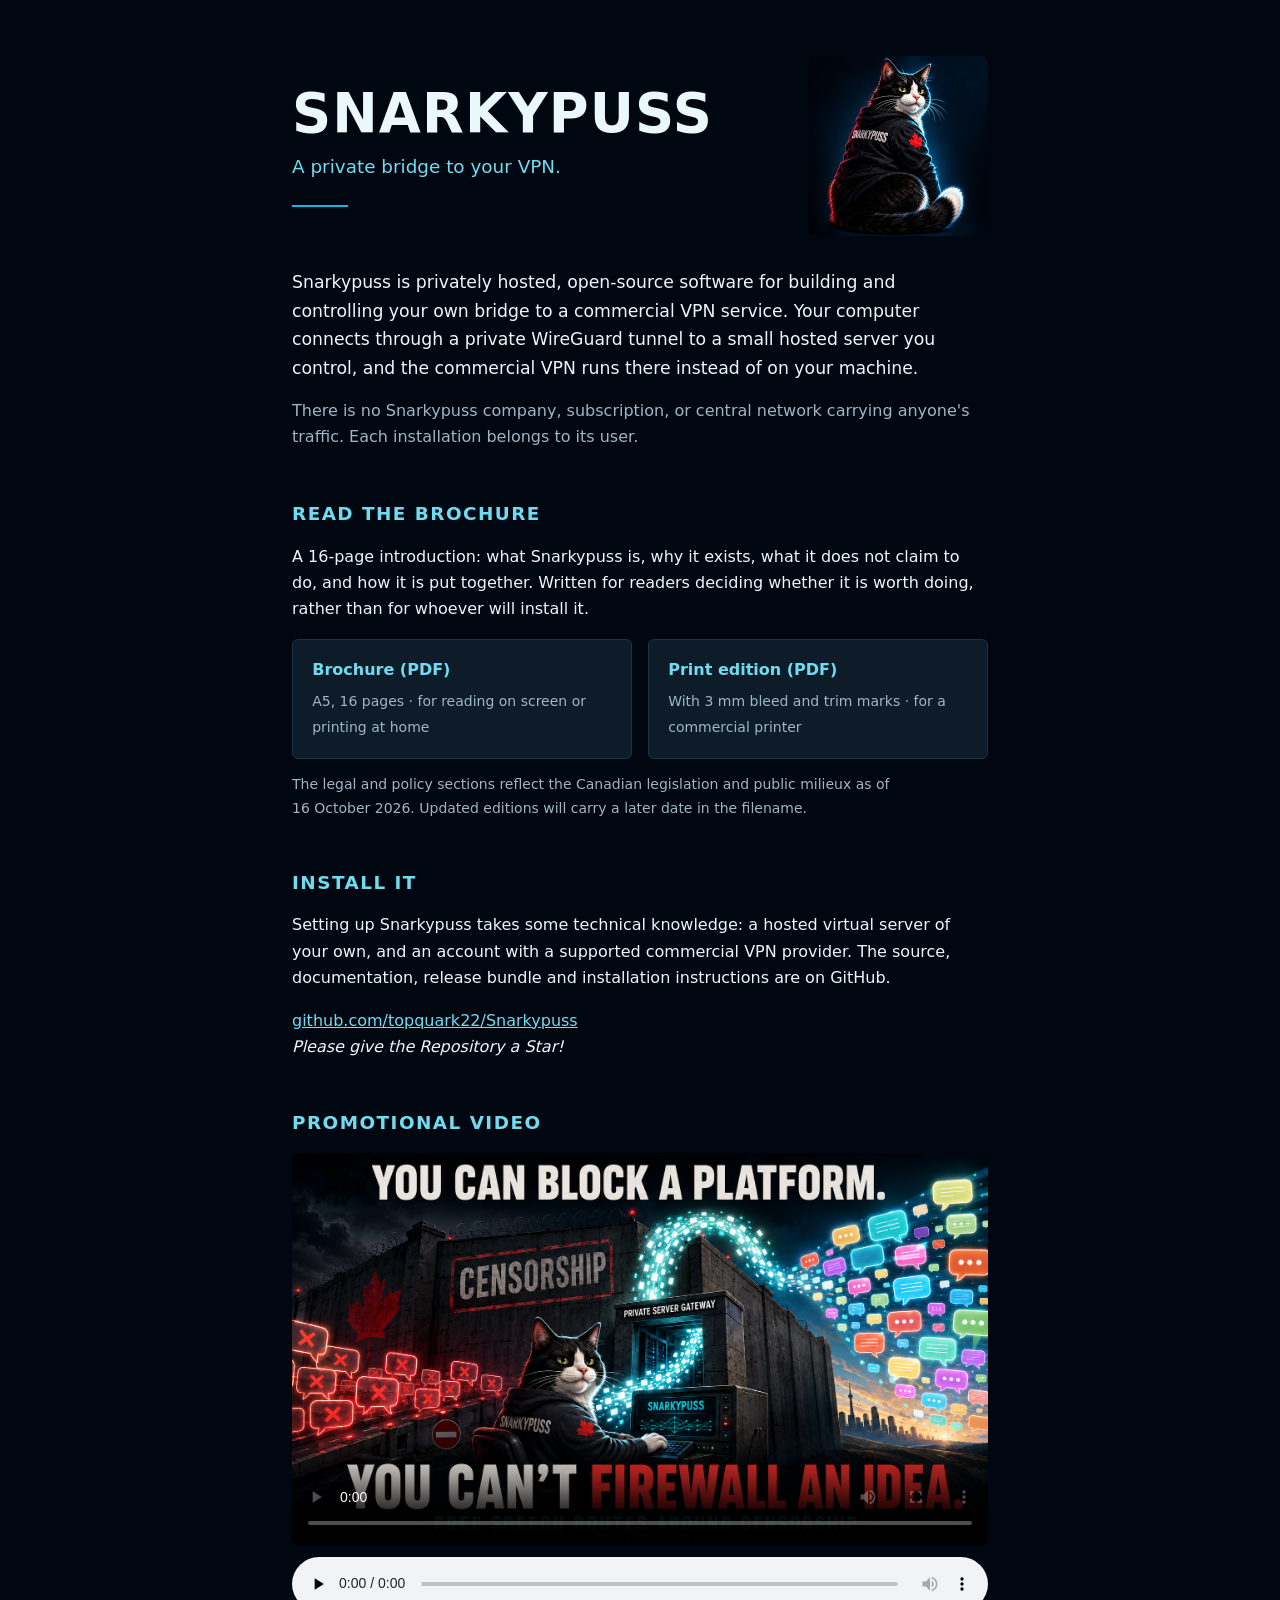
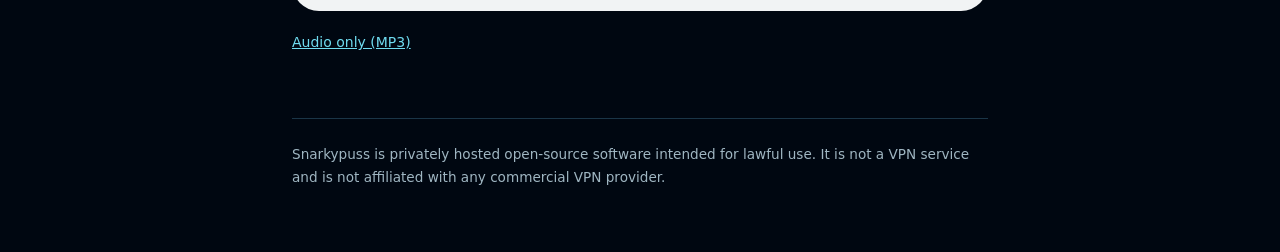
==== index.html @ 9ea74633 "Fix typo in date from 'Octoberr' to 'October'" ====
<!DOCTYPE html>
<html lang="en">
<head>
<meta charset="utf-8">
<meta name="viewport" content="width=device-width, initial-scale=1">
<title>Snarkypuss — A Private Bridge to Your VPN</title>
<meta name="description" content="Snarkypuss is privately hosted, open-source software for building and controlling your own bridge to a commercial VPN service.">

<link rel="icon" href="favicon.svg" type="image/svg+xml">
<link rel="icon" href="favicon.ico" sizes="16x16 32x32 48x48">
<link rel="apple-touch-icon" href="apple-touch-icon.png">
<meta name="theme-color" content="#000711">
<style>
  :root {
    --ink:      #EAF7FB;
    --mute:     #9FB6C2;
    --bg:       #000711;
    --panel:    #0E1C2A;
    --line:     #1A3547;
    --cyan:     #11B9DB;
    --cyan-dim: #6FDCF0;
    --measure:  46rem;
  }
  * { box-sizing: border-box; }
  html { -webkit-text-size-adjust: 100%; }
  body {
    margin: 0;
    background: var(--bg);
    color: var(--ink);
    font: 16px/1.65 system-ui, -apple-system, "Segoe UI", Roboto, Helvetica, Arial, sans-serif;
  }
  .wrap { max-width: var(--measure); margin: 0 auto; padding: 0 1.25rem; }
  a { color: var(--cyan-dim); }
  a:hover { color: var(--cyan); }

  header {
    padding: 3.5rem 0 2rem;
    display: flex;
    align-items: center;
    gap: 1.6rem;
  }
  /* The mascot is square. width/height on the <img> give the browser the
     intrinsic ratio so it reserves the right space before the file arrives;
     the rendered size is set here, and scales down on narrow screens. */
  .mascot {
    width: 180px;
    flex: 0 0 auto;
    margin-left: auto;
    border-radius: 8px;
  }
  @media (max-width: 34rem) {
    header { flex-direction: column; align-items: flex-start; gap: 1.1rem; }
    .mascot { width: 128px; }
  }
  h1 {
    margin: 0;
    font-size: clamp(2.2rem, 8vw, 3.4rem);
    letter-spacing: 0.02em;
    font-weight: 800;
    line-height: 1.05;
  }
  .tagline { margin: 0.6rem 0 0; font-size: 1.15rem; color: var(--cyan-dim); }
  .rule { width: 3.5rem; height: 2px; background: var(--cyan); margin: 1.4rem 0 0; }

  h2 {
    font-size: 1.15rem;
    letter-spacing: 0.08em;
    text-transform: uppercase;
    color: var(--cyan-dim);
    margin: 3rem 0 0.9rem;
  }
  p { margin: 0 0 1rem; }
  .lead { font-size: 1.08rem; }
  .mute { color: var(--mute); }
  .small { font-size: 0.875rem; }

  .cards { display: grid; gap: 1rem; grid-template-columns: 1fr; }
  @media (min-width: 40rem) { .cards { grid-template-columns: 1fr 1fr; } }
  .card {
    display: block;
    background: var(--panel);
    border: 1px solid var(--line);
    border-radius: 6px;
    padding: 1.1rem 1.2rem;
    text-decoration: none;
    color: inherit;
  }
  .card:hover { border-color: var(--cyan); }
  .card strong { display: block; color: var(--cyan-dim); margin-bottom: 0.25rem; }

  video, img { max-width: 100%; height: auto; display: block; border-radius: 6px; }
  audio { width: 100%; margin-top: 0.75rem; }

  footer {
    margin-top: 4rem;
    border-top: 1px solid var(--line);
    padding: 1.5rem 0 3rem;
    color: var(--mute);
    font-size: 0.85rem;
  }
</style>
<meta property="og:type" content="website">
<meta property="og:url" content="https://snarkypuss.ca/">
<meta property="og:title" content="Snarkypuss">
<meta property="og:description" content="Private VPN routing, without the nonsense.">
<meta property="og:image"
      content="https://snarkypuss.ca/media/snarkypuss-card.jpg">
<meta property="og:image:width" content="1200">
<meta property="og:image:height" content="630">

<meta name="twitter:card" content="summary_large_image">
<meta name="twitter:title" content="Snarkypuss">
<meta name="twitter:description"
      content="Private VPN routing, without the nonsense.">
<meta name="twitter:image"
      content="https://snarkypuss.ca/media/snarkypuss-card.jpg">
</head>
<body>

<div class="wrap">

  <header>
    <div>
      <h1>SNARKYPUSS</h1>
      <p class="tagline">A private bridge to your VPN.</p>
      <div class="rule"></div>
    </div>
    <img class="mascot"
         src="media/mascot-360.jpg"
         srcset="media/mascot-360.jpg 360w, media/mascot.jpg 1254w"
         sizes="(max-width: 34rem) 128px, 180px"
         width="1254" height="1254"
         alt="The Snarkypuss mascot: a tuxedo cat in a black hoodie with a red maple leaf.">
  </header>

  <p class="lead">
    Snarkypuss is privately hosted, open-source software for building and
    controlling your own bridge to a commercial VPN service. Your computer
    connects through a private WireGuard tunnel to a small hosted server you
    control, and the commercial VPN runs there instead of on your machine.
  </p>

  <p class="mute">
    There is no Snarkypuss company, subscription, or central network carrying
    anyone's traffic. Each installation belongs to its user.
  </p>

  <h2>Read the brochure</h2>

  <p>
    A 16-page introduction: what Snarkypuss is, why it exists, what it does
    not claim to do, and how it is put together. Written for readers deciding
    whether it is worth doing, rather than for whoever will install it.
  </p>

  <div class="cards">
    <a class="card" target="_blank" href="brochure/snarkypuss_2026-10-16_0.pdf">
      <strong>Brochure (PDF)</strong>
      <span class="small mute">A5, 16 pages · for reading on screen or printing at home</span>
    </a>
    <a class="card" target="_blank" href="brochure/snarkypuss-press_2026-10-16_0.pdf">
      <strong>Print edition (PDF)</strong>
      <span class="small mute">With 3&nbsp;mm bleed and trim marks · for a commercial printer</span>
    </a>
  </div>

  <p class="small mute" style="margin-top:0.9rem">
    The legal and policy sections reflect the Canadian legislation and public milieux
    as of
    16&nbsp;October&nbsp;2026. Updated editions will carry a later date in the
    filename.
  </p>

  <h2>Install it</h2>

  <p>
    Setting up Snarkypuss takes some technical knowledge: a hosted virtual
    server of your own, and an account with a supported commercial VPN
    provider. The source, documentation, release bundle and installation
    instructions are on GitHub.
  </p>

  <p>
    <a target="_blank" href="https://github.com/topquark22/Snarkypuss">github.com/topquark22/Snarkypuss</a>
    <br/>
    <span><i>Please give the Repository a Star!</i></span>
  </p>

  <h2>Promotional video</h2>

  <video controls preload="metadata" poster="media/snarkypuss%2B.png">
    <source src="media/Promotional_song_and_video_1/Snarkypuss.mp4" type="video/mp4">
    <track kind="captions" src="media/Promotional_song_and_video_1/Snarkypuss.vtt"
           srclang="en" label="English">
    Your browser cannot play this video.
    <a href="media/Promotional_song_and_video_1/Snarkypuss.mp4">Download it instead.</a>
  </video>

  <script>
    // A <track> without `default` starts in "disabled" mode, which means the
    // browser never fetches it — and Chromium will not show a CC button for a
    // track it has not loaded. Setting the mode to "hidden" makes it load and
    // puts the button in the player, while leaving the captions switched off
    // until the viewer asks for them.
    (function () {
      var video = document.querySelector('video');
      if (!video || !video.textTracks || !video.textTracks.length) return;
      for (var i = 0; i < video.textTracks.length; i++) {
        video.textTracks[i].mode = 'hidden';
      }
    })();
  </script>

  <audio controls preload="none">
    <source src="media/Promotional_song_and_video_1/Snarkypuss.mp3" type="audio/mpeg">
    Your browser cannot play this audio.
  </audio>

  <p class="small mute" style="margin-top:0.75rem">
    <a href="media/Promotional_song_and_video_1/Snarkypuss.mp3">Audio only (MP3)</a>
  </p>

  <footer>
    <p>
      Snarkypuss is privately hosted open-source software intended for lawful
      use. It is not a VPN service and is not affiliated with any commercial
      VPN provider.
    </p>
  </footer>

</div>

</body>
</html>
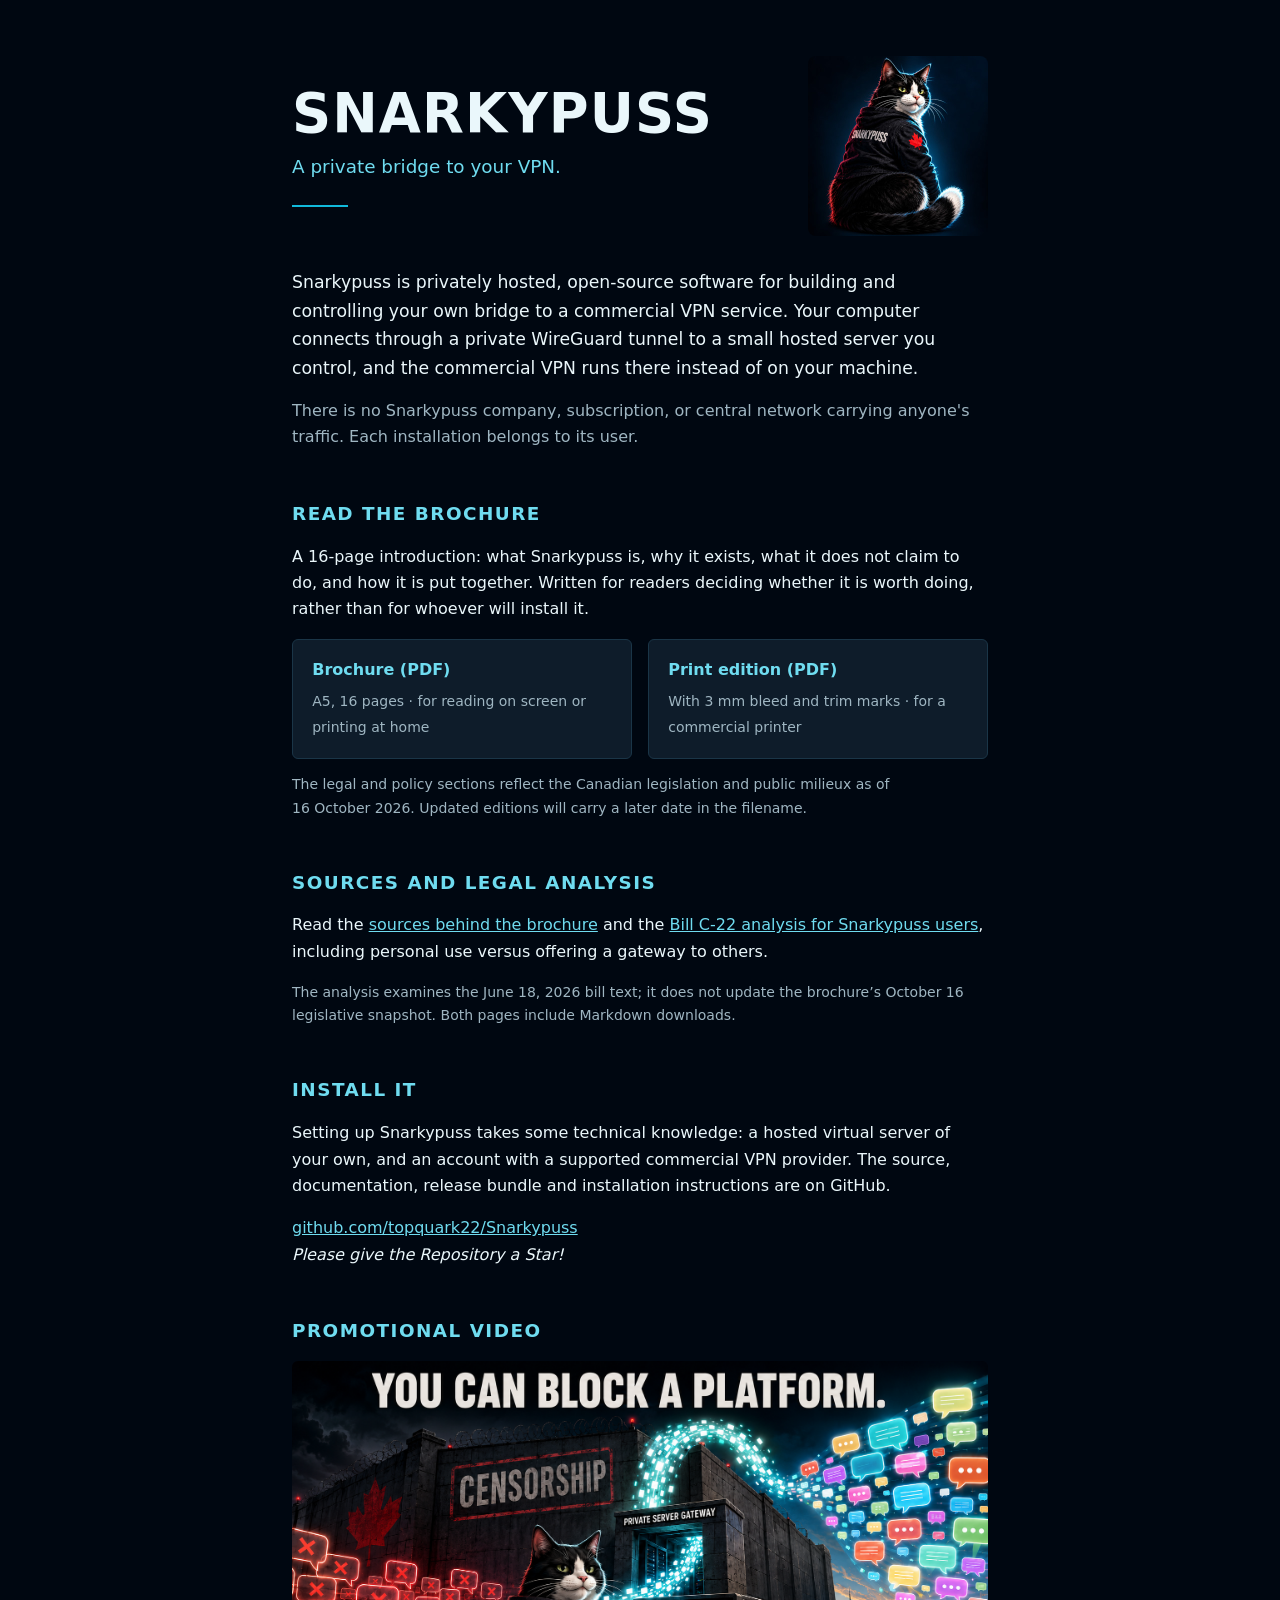
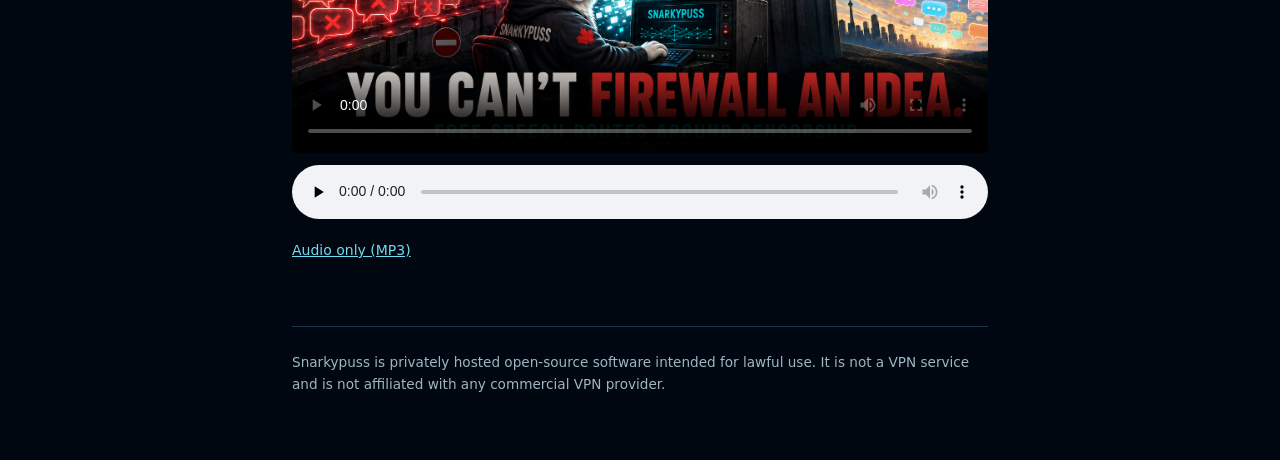
==== commit 3a92580e: "Add public sources and legal analysis pages with brochure links" ====
--- a/index.html
+++ b/index.html
@@ -171,6 +171,16 @@
     filename.
   </p>
 
+  <section aria-labelledby="references">
+    <h2 id="references">Sources and legal analysis</h2>
+    <p>Read the <a href="references/sources.html">sources behind the brochure</a>
+      and the <a href="references/legal-analysis.html">Bill C-22 analysis for Snarkypuss users</a>,
+      including personal use versus offering a gateway to others.</p>
+    <p class="small mute">The analysis examines the June 18, 2026 bill text;
+      it does not update the brochure’s October 16 legislative snapshot.
+      Both pages include Markdown downloads.</p>
+  </section>
+
   <h2>Install it</h2>
 
   <p>
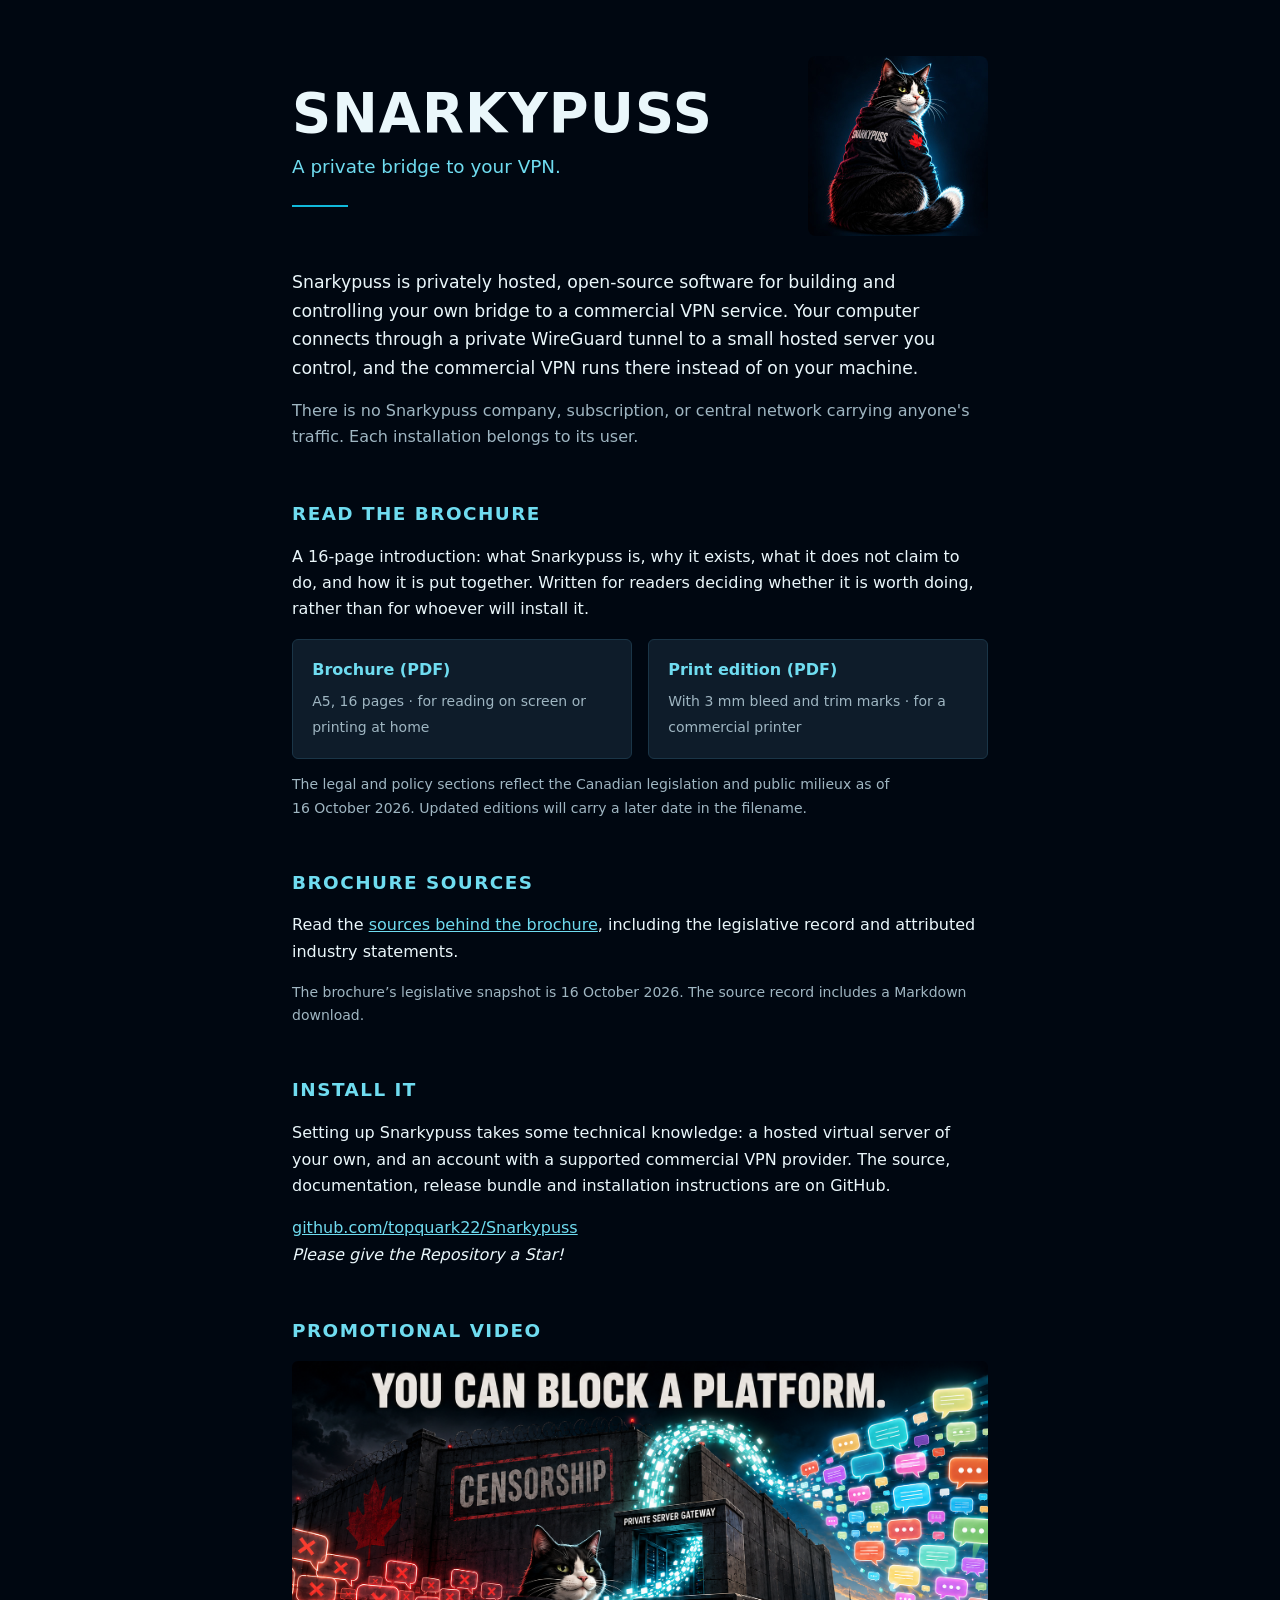
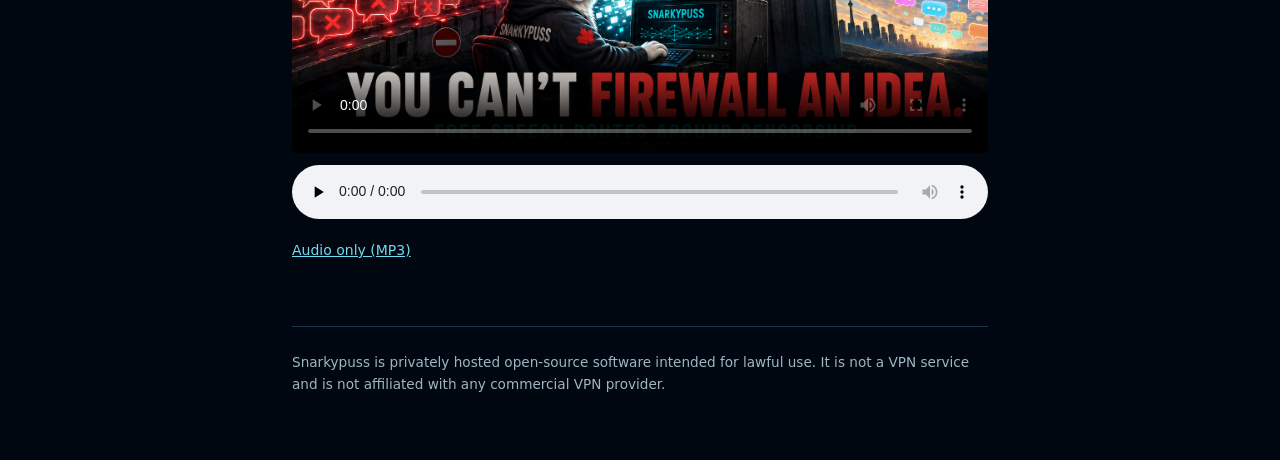
==== commit d7b73666: "Remove legal analysis from published website" ====
--- a/index.html
+++ b/index.html
@@ -154,11 +154,11 @@
   </p>
 
   <div class="cards">
-    <a class="card" target="_blank" href="brochure/snarkypuss_2026-10-16_0.pdf">
+    <a class="card" target="_blank" href="brochure/snarkypuss_2026-10-16_v1.3.0.pdf">
       <strong>Brochure (PDF)</strong>
       <span class="small mute">A5, 16 pages · for reading on screen or printing at home</span>
     </a>
-    <a class="card" target="_blank" href="brochure/snarkypuss-press_2026-10-16_0.pdf">
+    <a class="card" target="_blank" href="brochure/snarkypuss-press_2026-10-16_v1.3.0.pdf">
       <strong>Print edition (PDF)</strong>
       <span class="small mute">With 3&nbsp;mm bleed and trim marks · for a commercial printer</span>
     </a>
@@ -172,13 +172,11 @@
   </p>
 
   <section aria-labelledby="references">
-    <h2 id="references">Sources and legal analysis</h2>
-    <p>Read the <a href="references/sources.html">sources behind the brochure</a>
-      and the <a href="references/legal-analysis.html">Bill C-22 analysis for Snarkypuss users</a>,
-      including personal use versus offering a gateway to others.</p>
-    <p class="small mute">The analysis examines the June 18, 2026 bill text;
-      it does not update the brochure’s October 16 legislative snapshot.
-      Both pages include Markdown downloads.</p>
+    <h2 id="references">Brochure sources</h2>
+    <p>Read the <a href="references/sources.html">sources behind the brochure</a>,
+      including the legislative record and attributed industry statements.</p>
+    <p class="small mute">The brochure’s legislative snapshot is 16 October 2026.
+      The source record includes a Markdown download.</p>
   </section>
 
   <h2>Install it</h2>
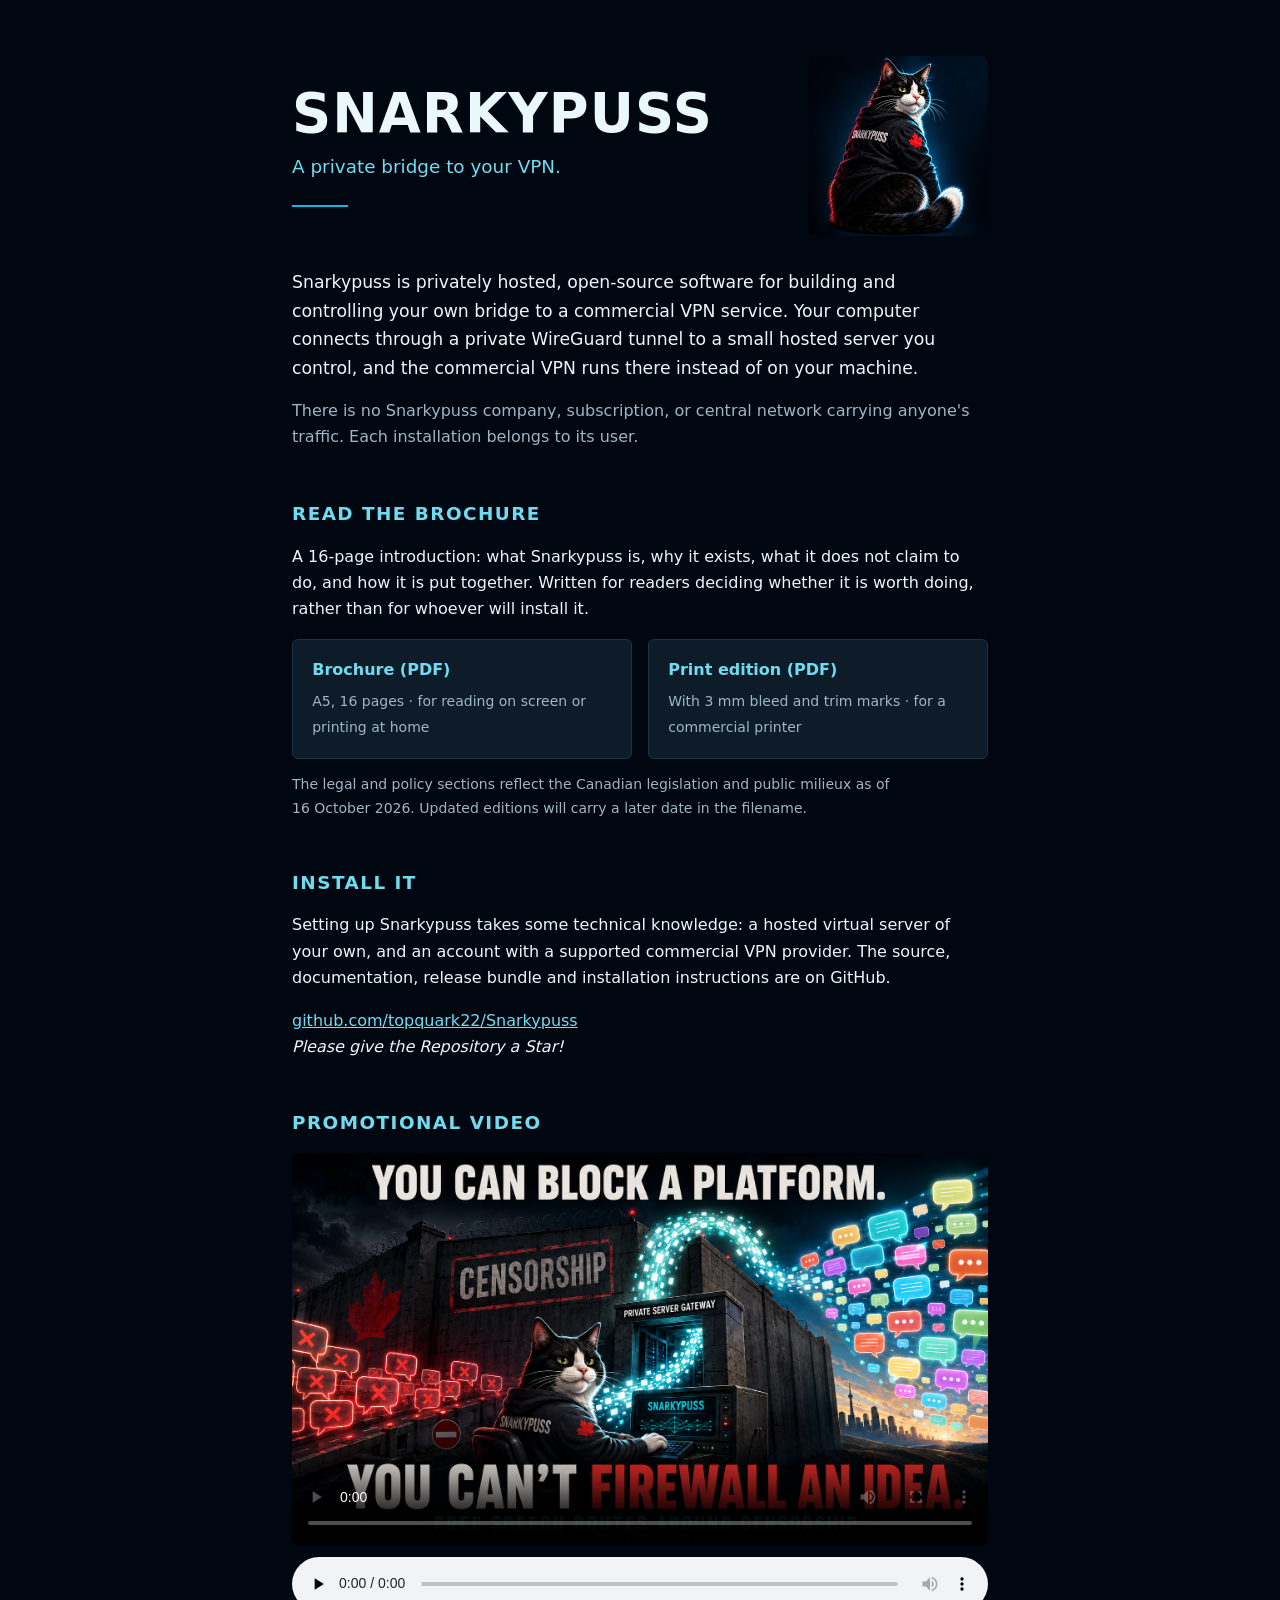
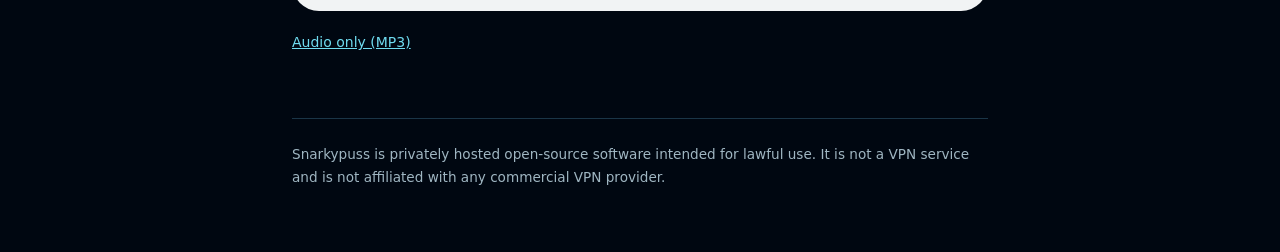
==== commit 6138c6be: "Remove brochure sources from published website" ====
--- a/index.html
+++ b/index.html
@@ -171,14 +171,6 @@
     filename.
   </p>
 
-  <section aria-labelledby="references">
-    <h2 id="references">Brochure sources</h2>
-    <p>Read the <a href="references/sources.html">sources behind the brochure</a>,
-      including the legislative record and attributed industry statements.</p>
-    <p class="small mute">The brochure’s legislative snapshot is 16 October 2026.
-      The source record includes a Markdown download.</p>
-  </section>
-
   <h2>Install it</h2>
 
   <p>
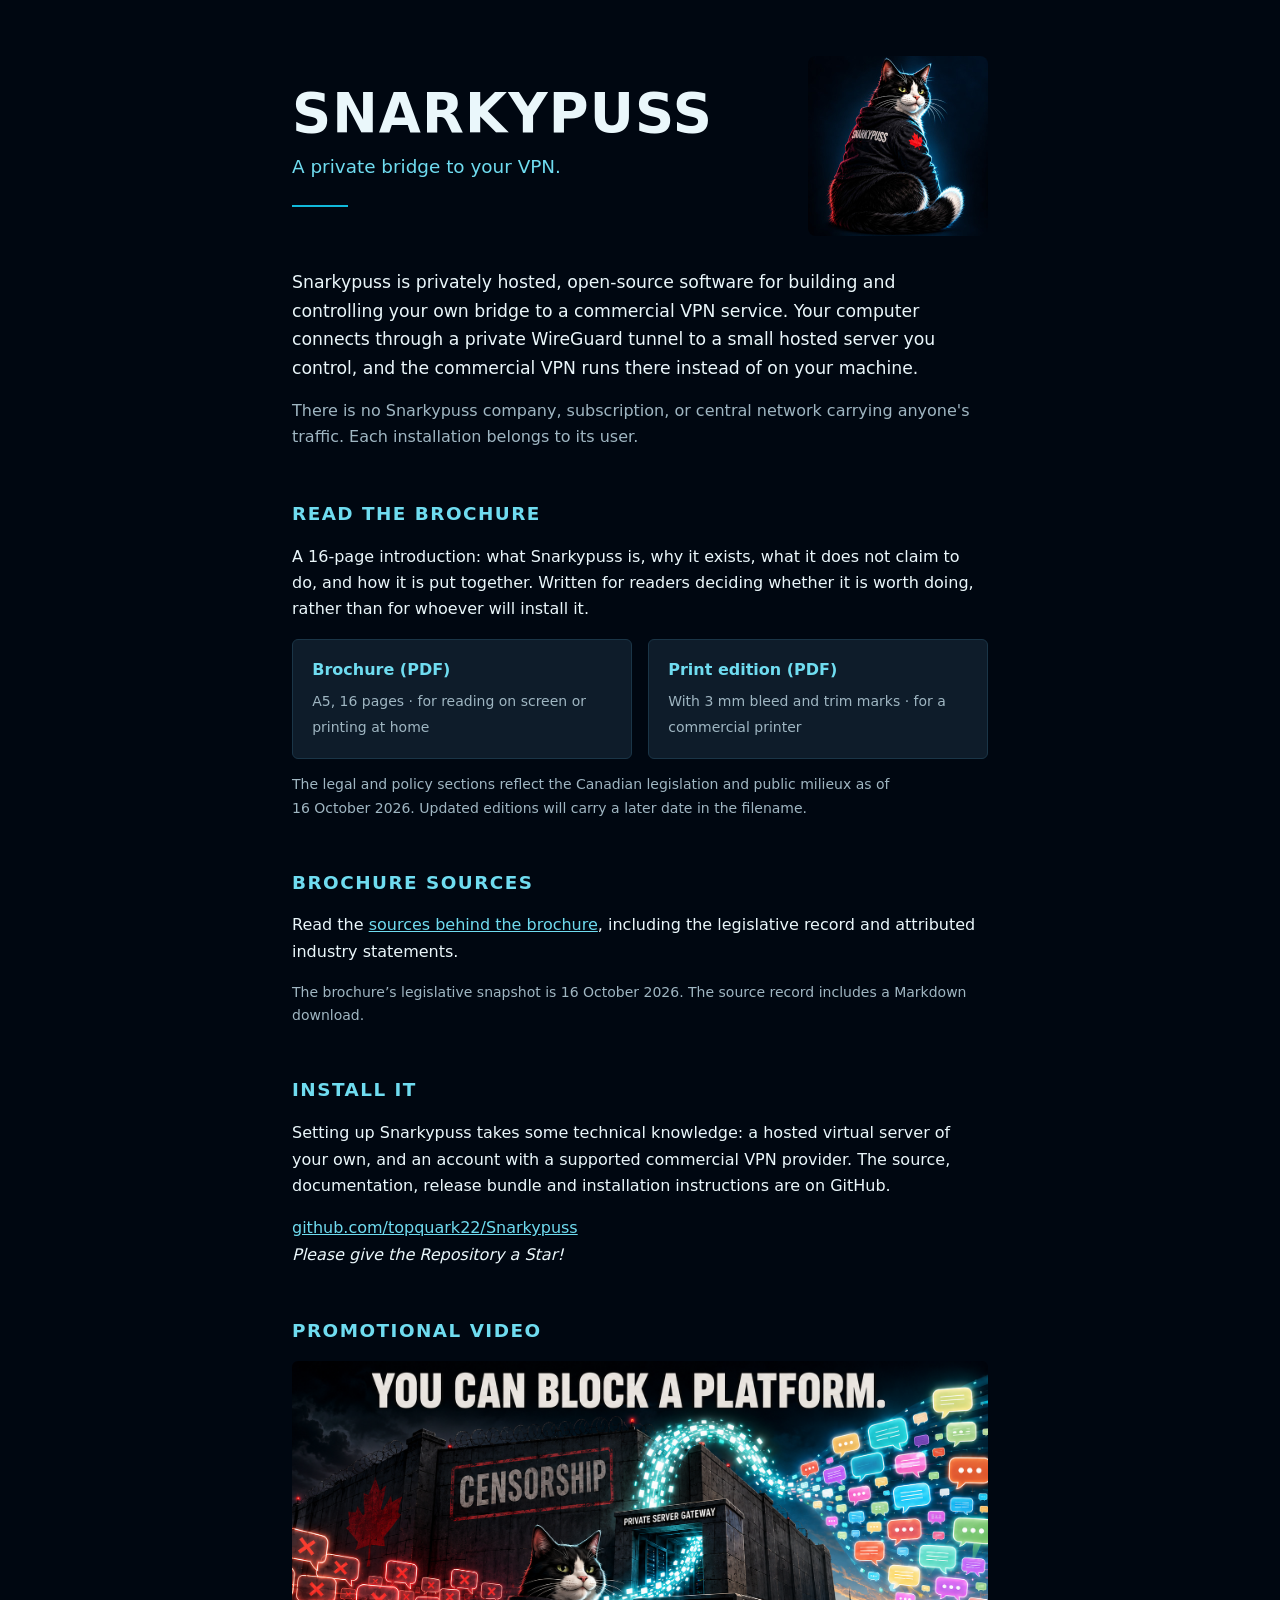
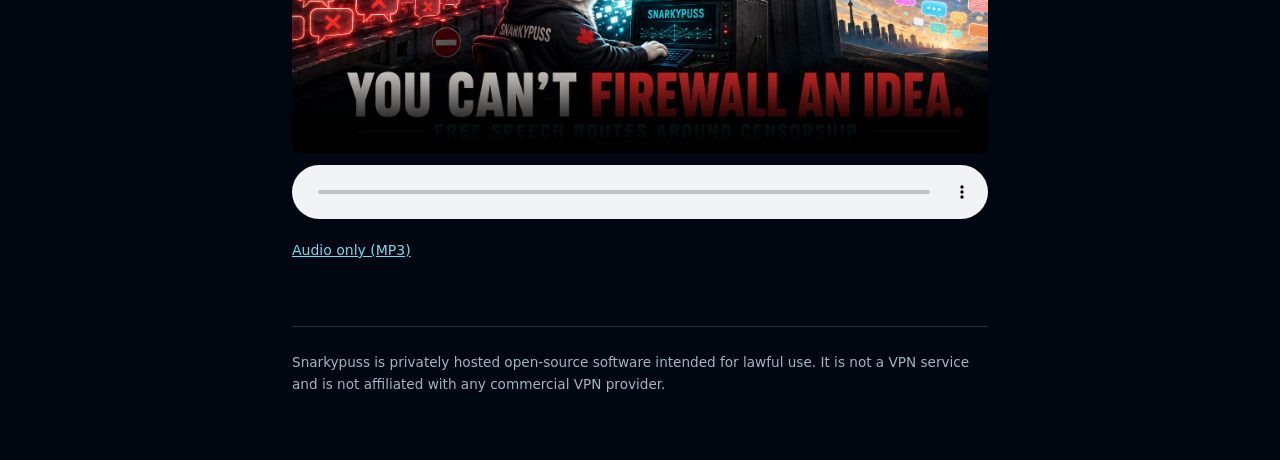
==== commit a72d5579: "Restore public brochure sources without legal analysis" ====
--- a/index.html
+++ b/index.html
@@ -171,6 +171,14 @@
     filename.
   </p>
 
+  <section aria-labelledby="references">
+    <h2 id="references">Brochure sources</h2>
+    <p>Read the <a href="references/sources.html">sources behind the brochure</a>,
+      including the legislative record and attributed industry statements.</p>
+    <p class="small mute">The brochure’s legislative snapshot is 16 October 2026.
+      The source record includes a Markdown download.</p>
+  </section>
+
   <h2>Install it</h2>
 
   <p>
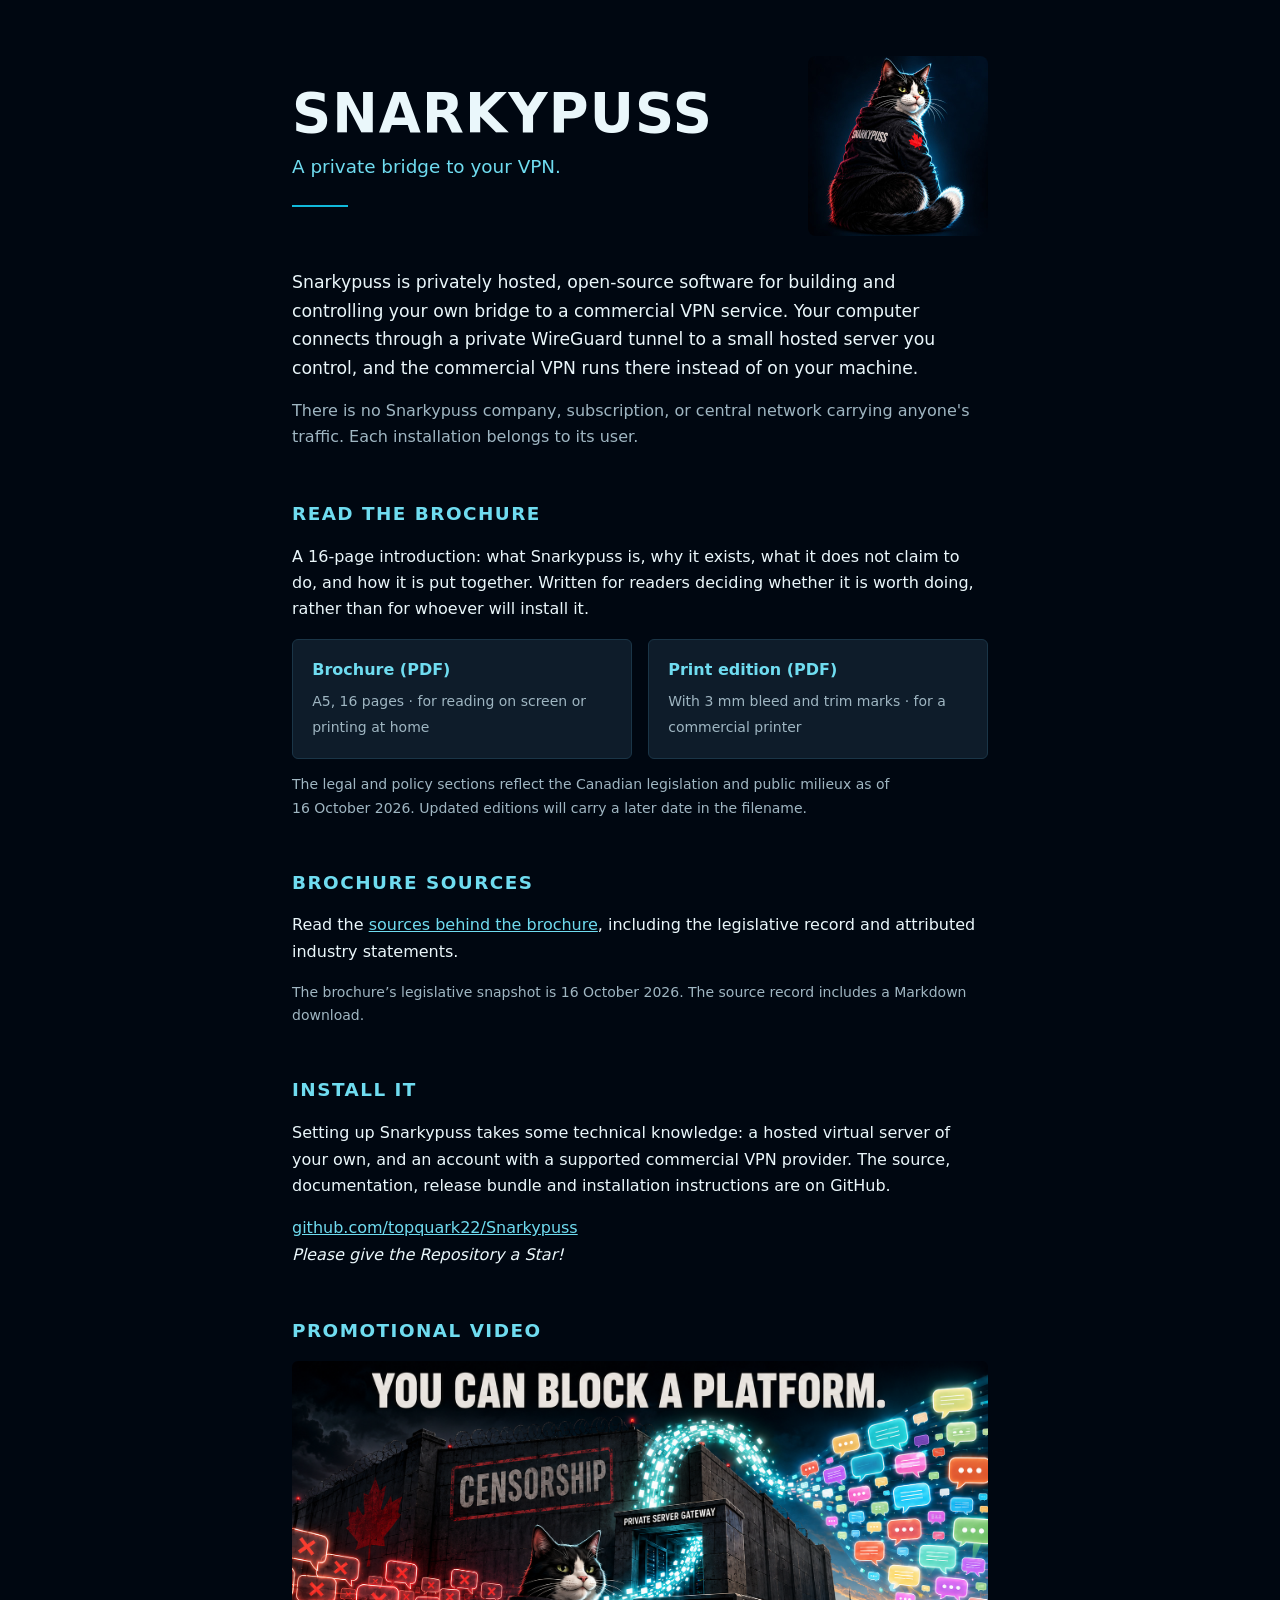
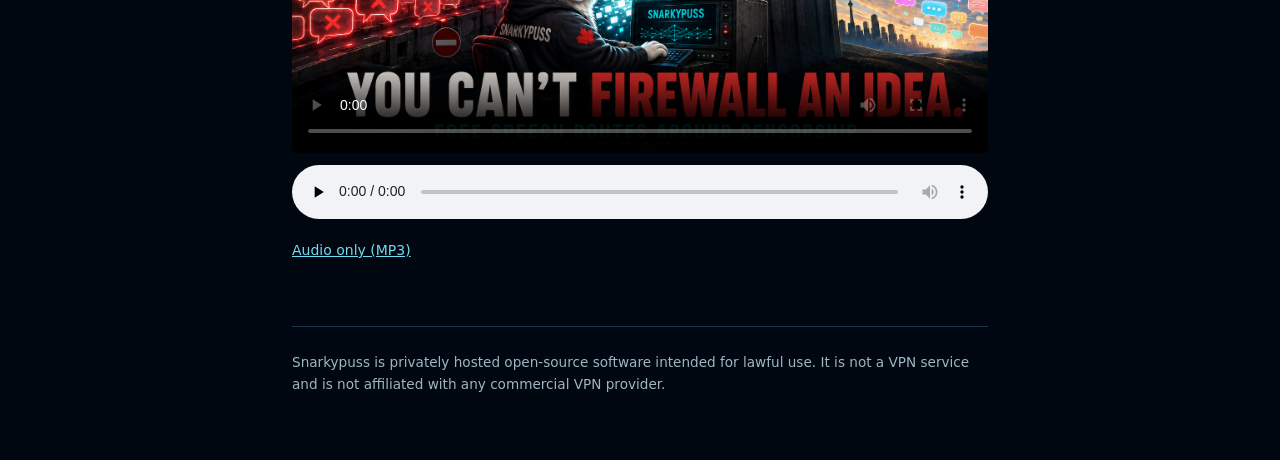
==== commit f81b62a7: "update brochure to 1.3.1" ====
--- a/index.html
+++ b/index.html
@@ -154,11 +154,11 @@
   </p>
 
   <div class="cards">
-    <a class="card" target="_blank" href="brochure/snarkypuss_2026-10-16_v1.3.0.pdf">
+    <a class="card" target="_blank" href="brochure/snarkypuss_2026-10-16_v1.3.1.pdf">
       <strong>Brochure (PDF)</strong>
       <span class="small mute">A5, 16 pages · for reading on screen or printing at home</span>
     </a>
-    <a class="card" target="_blank" href="brochure/snarkypuss-press_2026-10-16_v1.3.0.pdf">
+    <a class="card" target="_blank" href="brochure/snarkypuss-press_2026-10-16_v1.3.1.pdf">
       <strong>Print edition (PDF)</strong>
       <span class="small mute">With 3&nbsp;mm bleed and trim marks · for a commercial printer</span>
     </a>
